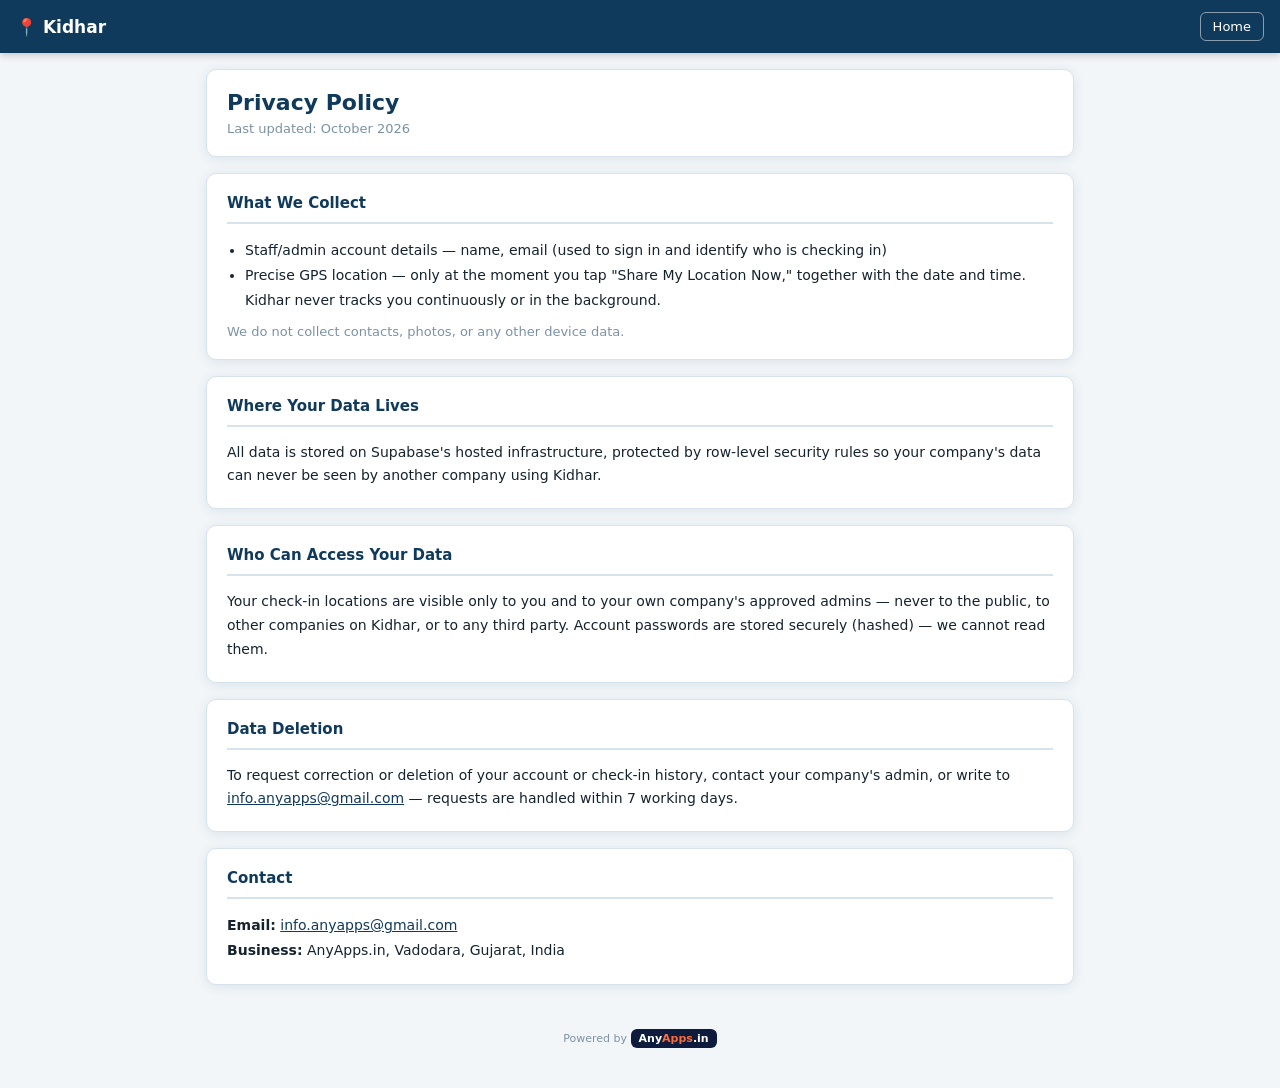
==== privacy.html @ 036d55a0 "Initial build: Kidhar, multi-tenant staff location check-in PWA Staff tap one button to log a timest" ====
<!DOCTYPE html>
<html lang="en">
<head>
<meta charset="UTF-8">
<meta name="viewport" content="width=device-width, initial-scale=1.0">
<title>Privacy Policy — Kidhar</title>
<link rel="manifest" href="manifest.json">
<meta name="theme-color" content="#103A5C">
<link rel="stylesheet" href="css/style.css">
</head>
<body>
<div class="topbar">
  <span class="app-title">📍 Kidhar</span>
  <a href="index.html" style="color:#fff;text-decoration:none;font-size:13px;border:1px solid rgba(255,255,255,0.5);padding:6px 12px;border-radius:6px;">Home</a>
</div>
<div class="page-content">
  <div class="card">
    <h1 style="color:var(--primary);font-size:22px;margin-bottom:6px;">Privacy Policy</h1>
    <p style="color:var(--text-muted);font-size:13px;">Last updated: October 2026</p>
  </div>

  <div class="card">
    <div class="card-title">What We Collect</div>
    <ul style="padding-left:18px;line-height:1.8;font-size:14px;">
      <li>Staff/admin account details — name, email (used to sign in and identify who is checking in)</li>
      <li>Precise GPS location — only at the moment you tap "Share My Location Now," together with the date and time. Kidhar never tracks you continuously or in the background.</li>
    </ul>
    <p style="color:var(--text-muted);font-size:13px;margin-top:10px;">We do not collect contacts, photos, or any other device data.</p>
  </div>

  <div class="card">
    <div class="card-title">Where Your Data Lives</div>
    <p style="font-size:14px;line-height:1.7;">All data is stored on Supabase's hosted infrastructure, protected by row-level security rules so your company's data can never be seen by another company using Kidhar.</p>
  </div>

  <div class="card">
    <div class="card-title">Who Can Access Your Data</div>
    <p style="font-size:14px;line-height:1.7;">Your check-in locations are visible only to you and to your own company's approved admins — never to the public, to other companies on Kidhar, or to any third party. Account passwords are stored securely (hashed) — we cannot read them.</p>
  </div>

  <div class="card">
    <div class="card-title">Data Deletion</div>
    <p style="font-size:14px;line-height:1.7;">To request correction or deletion of your account or check-in history, contact your company's admin, or write to <a href="mailto:info.anyapps@gmail.com" style="color:var(--primary);">info.anyapps@gmail.com</a> — requests are handled within 7 working days.</p>
  </div>

  <div class="card">
    <div class="card-title">Contact</div>
    <p style="font-size:14px;line-height:1.8;">
      <strong>Email:</strong> <a href="mailto:info.anyapps@gmail.com" style="color:var(--primary);">info.anyapps@gmail.com</a><br>
      <strong>Business:</strong> AnyApps.in, Vadodara, Gujarat, India
    </p>
  </div>

  <div class="app-footer">
    <p class="powered-by">Powered by <a href="https://anyapps.in" target="_blank" rel="noopener" class="anyapps-badge">Any<span class="accent">Apps</span>.in</a></p>
  </div>
</div>
</body>
</html>
---- css/style.css ----
/* ==========================================
   STAFFTRACK - Stylesheet
   Theme: steel blue / teal, security & location
   ========================================== */

:root {
  --primary: #103A5C;
  --primary-light: #1C5A8A;
  --accent: #00A8A8;
  --accent-light: #3FC6C6;
  --bg: #F2F6F9;
  --bg-card: #FFFFFF;
  --bg-nav: #103A5C;
  --text: #15232F;
  --text-light: #3E5A72;
  --text-muted: #7C92A3;
  --border: #D7E3EC;
  --success: #2E7D32;
  --danger: #C62828;
  --warning: #F57F17;
  --shadow: 0 2px 12px rgba(16,58,92,0.10);
  --radius: 10px;
}

* { box-sizing: border-box; margin: 0; padding: 0; }

body {
  font-family: 'Segoe UI', system-ui, sans-serif;
  background: var(--bg);
  color: var(--text);
  min-height: 100vh;
}

/* ========== SCREENS ========== */
.screen { display: none; }
.screen.active { display: block; }

/* ========== LOGIN ========== */
#login-screen, #setup-screen {
  min-height: 100vh;
  display: flex;
  align-items: center;
  justify-content: center;
  background: linear-gradient(135deg, #103A5C 0%, #1C5A8A 50%, #00A8A8 100%);
  padding: 16px;
}

.login-box {
  background: white;
  border-radius: 16px;
  padding: 40px 32px;
  width: 100%;
  max-width: 380px;
  box-shadow: 0 8px 32px rgba(0,0,0,0.2);
}

.logo-area { text-align: center; margin-bottom: 28px; }
.logo-icon { font-size: 48px; margin-bottom: 8px; }
.logo-area h1 { color: var(--primary); font-size: 22px; font-weight: 700; }
.logo-area .subtitle { color: var(--text-muted); font-size: 13px; margin-top: 4px; }

/* ========== TOPBAR + NAV TABS ========== */
.app-header-sticky { position: sticky; top: 0; z-index: 100; }

.topbar {
  background: var(--primary);
  color: white;
  display: flex;
  align-items: center;
  justify-content: space-between;
  padding: 12px 16px;
  box-shadow: 0 2px 8px rgba(0,0,0,0.2);
}

.app-title { font-size: 17px; font-weight: 700; }
.topbar-right { display: flex; align-items: center; gap: 10px; }

.role-badge {
  font-size: 11px;
  padding: 3px 10px;
  border-radius: 20px;
  background: var(--accent);
  color: white;
  font-weight: 700;
  text-transform: uppercase;
}

.btn-logout {
  background: rgba(255,255,255,0.15);
  border: 1px solid rgba(255,255,255,0.3);
  color: white;
  padding: 6px 14px;
  border-radius: 6px;
  cursor: pointer;
  font-size: 13px;
}
.btn-logout:hover { background: rgba(255,255,255,0.25); }

/* ========== NAV TABS ========== */
.nav-tabs {
  display: flex;
  background: var(--primary);
  border-top: 1px solid rgba(255,255,255,0.1);
  overflow-x: auto;
  scrollbar-width: none;
}
.nav-tabs::-webkit-scrollbar { display: none; }

.nav-tab {
  flex: 0 0 auto;
  padding: 10px 18px;
  color: rgba(255,255,255,0.7);
  cursor: pointer;
  font-size: 13px;
  font-weight: 500;
  border-bottom: 3px solid transparent;
  white-space: nowrap;
  transition: all 0.2s;
}
.nav-tab:hover { color: white; }
.nav-tab.active { color: var(--accent-light); border-bottom-color: var(--accent-light); }

/* ========== PAGE CONTENT ========== */
.page-content { padding: 16px; max-width: 900px; margin: 0 auto; }

/* ========== CARDS ========== */
.card {
  background: var(--bg-card);
  border-radius: var(--radius);
  padding: 20px;
  margin-bottom: 16px;
  box-shadow: var(--shadow);
  border: 1px solid var(--border);
}

.card-title {
  font-size: 15px;
  font-weight: 700;
  color: var(--primary);
  margin-bottom: 14px;
  padding-bottom: 10px;
  border-bottom: 2px solid var(--border);
}

/* ========== FORMS ========== */
.form-group { margin-bottom: 14px; }
.form-group label {
  display: block;
  font-size: 12px;
  font-weight: 600;
  color: var(--text-light);
  margin-bottom: 5px;
  text-transform: uppercase;
  letter-spacing: 0.5px;
}

.form-group input,
.form-group select,
.form-group textarea {
  width: 100%;
  padding: 10px 12px;
  border: 1.5px solid var(--border);
  border-radius: 8px;
  font-size: 14px;
  color: var(--text);
  background: white;
  transition: border-color 0.2s;
}

.form-group input:focus,
.form-group select:focus,
.form-group textarea:focus {
  outline: none;
  border-color: var(--primary-light);
}

.form-hint { font-size: 11px; color: var(--text-muted); margin-top: 4px; }

/* ========== BUTTONS ========== */
.btn-primary {
  background: var(--primary);
  color: white;
  border: none;
  padding: 11px 20px;
  border-radius: 8px;
  font-size: 14px;
  font-weight: 600;
  cursor: pointer;
  width: 100%;
  transition: background 0.2s;
}
.btn-primary:hover { background: var(--primary-light); }
.btn-primary:disabled { opacity: 0.6; cursor: not-allowed; }

.btn-secondary {
  background: var(--bg);
  color: var(--primary);
  border: 1.5px solid var(--primary);
  padding: 9px 18px;
  border-radius: 8px;
  font-size: 13px;
  font-weight: 600;
  cursor: pointer;
  transition: all 0.2s;
  text-decoration: none;
  display: inline-block;
}
.btn-secondary:hover { background: var(--primary); color: white; }

.btn-accent {
  background: var(--accent);
  color: white;
  border: none;
  padding: 9px 18px;
  border-radius: 8px;
  font-size: 13px;
  font-weight: 700;
  cursor: pointer;
  transition: background 0.2s;
}
.btn-accent:hover { background: var(--accent-light); }

.btn-danger { background: var(--danger); color: white; border: none; padding: 7px 14px; border-radius: 6px; font-size: 12px; cursor: pointer; }

.btn-sm { padding: 6px 12px; font-size: 12px; border-radius: 6px; cursor: pointer; border: none; font-weight: 600; }

.btn-row { display: flex; gap: 10px; margin-top: 10px; flex-wrap: wrap; }

/* ========== SECTION HEADERS ========== */
.section-header { display: flex; align-items: center; justify-content: space-between; margin-bottom: 14px; flex-wrap: wrap; gap: 8px; }
.section-header h3 { font-size: 16px; font-weight: 700; color: var(--primary); }

/* ========== LIST ITEMS ========== */
.list-item { display: flex; align-items: center; justify-content: space-between; padding: 10px 0; border-bottom: 1px solid var(--border); flex-wrap: wrap; gap: 6px; }
.list-item:last-child { border-bottom: none; }
.list-item-name { font-size: 14px; font-weight: 600; }
.list-item-sub { font-size: 12px; color: var(--text-muted); }
.list-item-actions { display: flex; gap: 6px; flex-wrap: wrap; }

/* ========== TOAST ========== */
.toast {
  position: fixed; bottom: 24px; left: 50%;
  transform: translateX(-50%) translateY(100px);
  background: var(--primary); color: white;
  padding: 12px 24px; border-radius: 25px; font-size: 14px; font-weight: 500;
  z-index: 9999; transition: transform 0.3s ease; box-shadow: 0 4px 16px rgba(0,0,0,0.25);
  max-width: 90vw;
}
.toast.show { transform: translateX(-50%) translateY(0); }
.toast.success { background: var(--success); }
.toast.error { background: var(--danger); }

/* ========== MODAL ========== */
.modal-overlay { position: fixed; inset: 0; background: rgba(0,0,0,0.5); z-index: 500; display: flex; align-items: center; justify-content: center; padding: 16px; }
.modal-box { background: white; border-radius: 14px; padding: 24px; width: 100%; max-width: 480px; max-height: 90vh; overflow-y: auto; }
.modal-title { font-size: 17px; font-weight: 700; color: var(--primary); margin-bottom: 16px; }
.modal-actions { display: flex; gap: 10px; margin-top: 16px; }

/* ========== ERROR ========== */
.error-msg { color: var(--danger); font-size: 13px; margin-top: 8px; text-align: center; }

/* ========== EMPTY STATE ========== */
.empty-state { text-align: center; padding: 32px 16px; color: var(--text-muted); }
.empty-state .empty-icon { font-size: 40px; margin-bottom: 10px; }
.empty-state p { font-size: 14px; }

/* ========== FOOTER ========== */
.app-footer { text-align: center; padding: 18px 16px 24px; max-width: 900px; margin: 0 auto; }
.app-footer .footer-links { font-size: 12px; color: var(--text-muted); }
.app-footer .footer-links a { color: var(--primary); text-decoration: none; font-weight: 600; }
.app-footer .support-line { font-size: 12px; color: var(--text-muted); margin-top: 6px; }
.app-footer .support-line a { color: var(--primary); text-decoration: none; }
.app-footer .powered-by { font-size: 11px; color: var(--text-muted); margin-top: 10px; }
.anyapps-badge {
  display: inline-flex; align-items: center; background: #0F1B3D; color: #ffffff;
  font-weight: 800; padding: 3px 8px; border-radius: 6px; font-size: 11px;
  text-decoration: none; vertical-align: middle;
}
.anyapps-badge .accent { color: #FF6B35; }

/* ========== RESPONSIVE ========== */
@media (max-width: 600px) {
  .page-content { padding: 12px; }
  .nav-tabs { flex-wrap: wrap; overflow-x: visible; justify-content: center; }
  .nav-tab { padding: 8px 12px; font-size: 12px; }
}
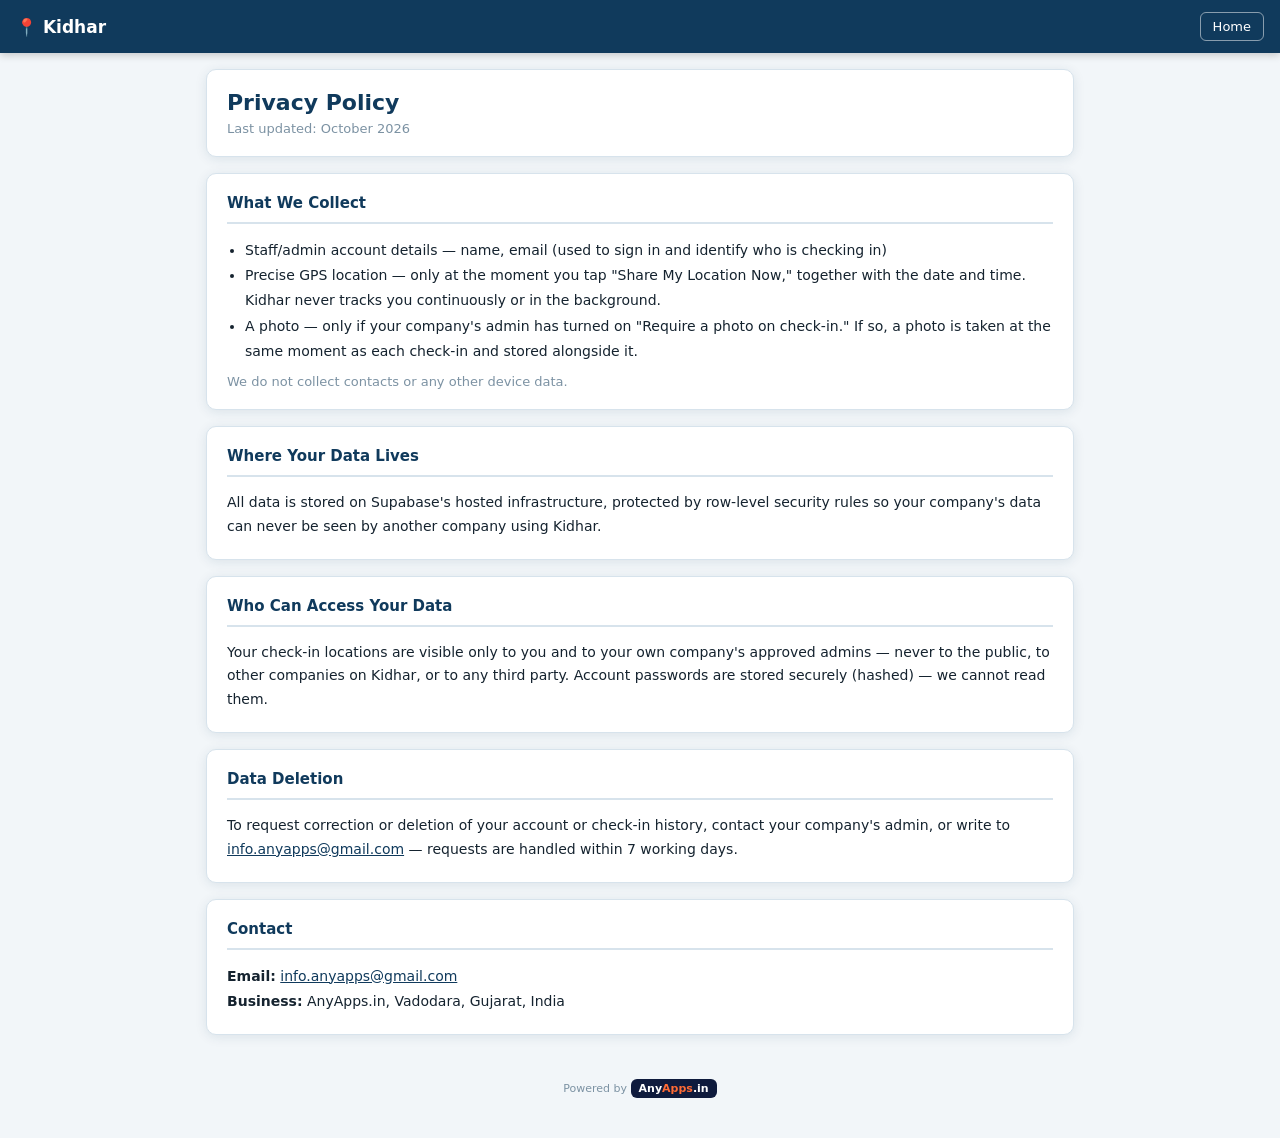
==== commit b776387e: "Add optional check-in photo (admin-togglable per company) Settings gets a "Require a selfie-style ph" ====
--- a/privacy.html
+++ b/privacy.html
@@ -24,8 +24,9 @@
     <ul style="padding-left:18px;line-height:1.8;font-size:14px;">
       <li>Staff/admin account details — name, email (used to sign in and identify who is checking in)</li>
       <li>Precise GPS location — only at the moment you tap "Share My Location Now," together with the date and time. Kidhar never tracks you continuously or in the background.</li>
+      <li>A photo — only if your company's admin has turned on "Require a photo on check-in." If so, a photo is taken at the same moment as each check-in and stored alongside it.</li>
     </ul>
-    <p style="color:var(--text-muted);font-size:13px;margin-top:10px;">We do not collect contacts, photos, or any other device data.</p>
+    <p style="color:var(--text-muted);font-size:13px;margin-top:10px;">We do not collect contacts or any other device data.</p>
   </div>
 
   <div class="card">
--- a/css/style.css
+++ b/css/style.css
@@ -232,6 +232,7 @@
 
 /* ========== LIST ITEMS ========== */
 .list-item { display: flex; align-items: center; justify-content: space-between; padding: 10px 0; border-bottom: 1px solid var(--border); flex-wrap: wrap; gap: 6px; }
+.checkin-thumb { width: 48px; height: 48px; border-radius: 8px; object-fit: cover; background: var(--bg); border: 1px solid var(--border); }
 .list-item:last-child { border-bottom: none; }
 .list-item-name { font-size: 14px; font-weight: 600; }
 .list-item-sub { font-size: 12px; color: var(--text-muted); }
